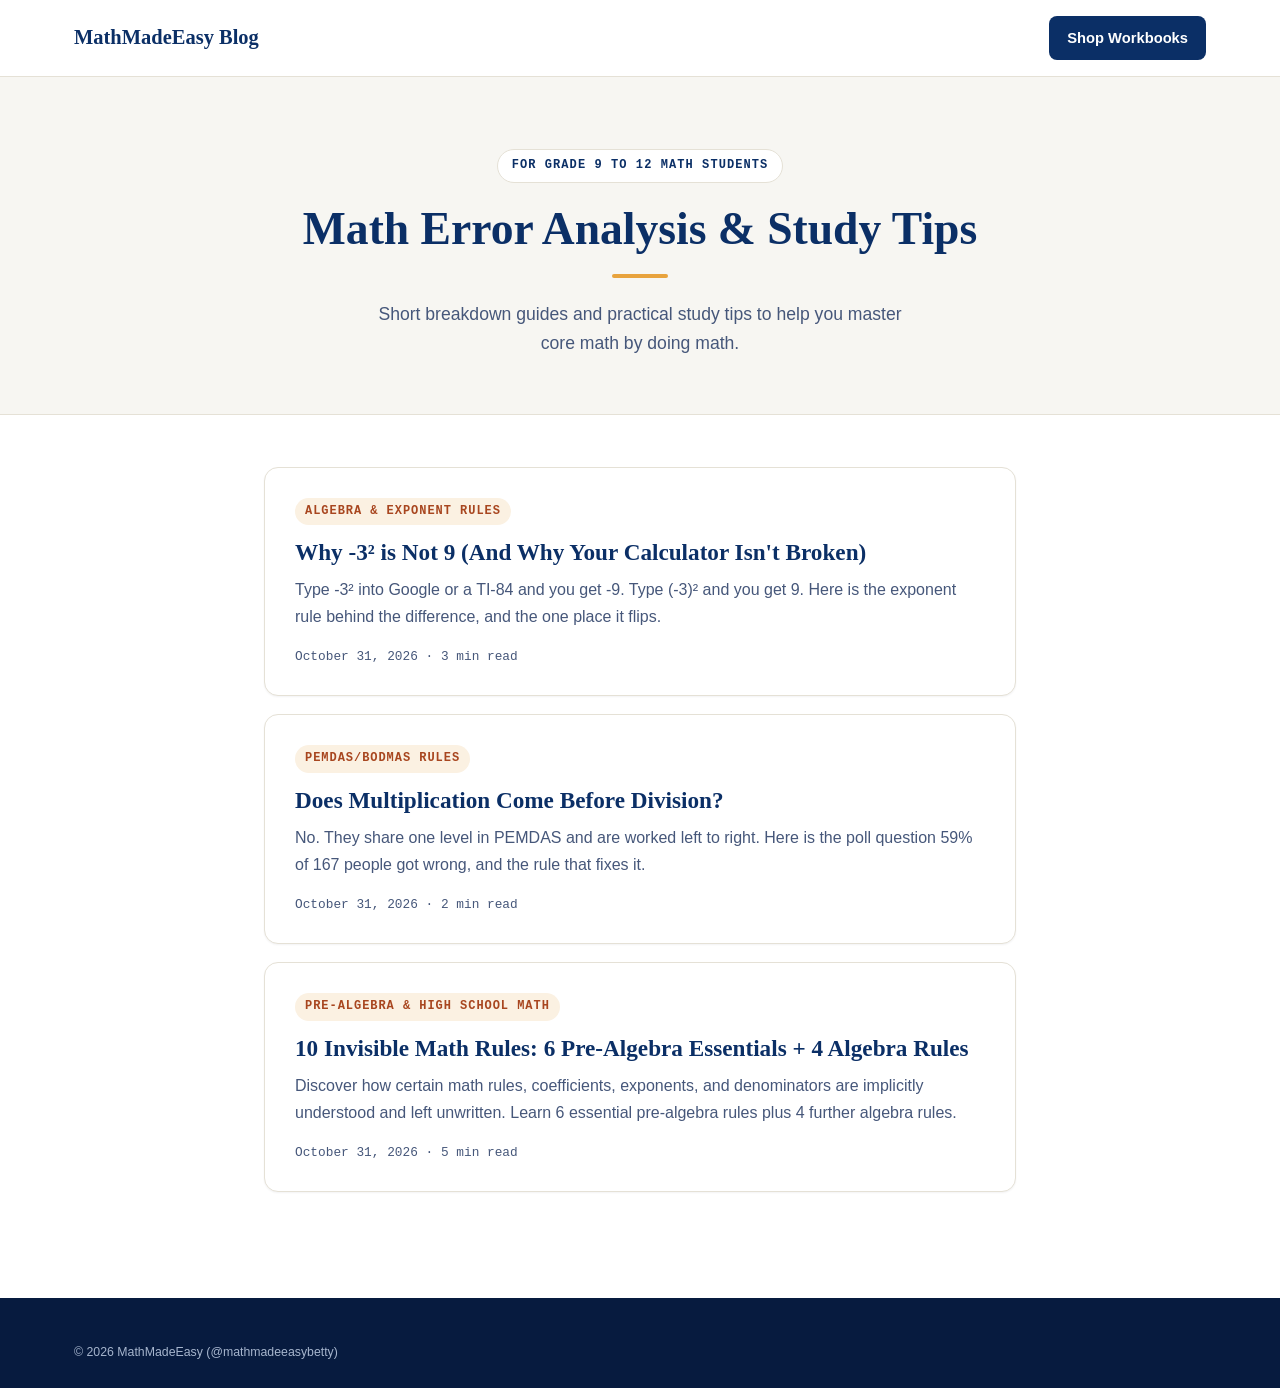
==== blog/index.html @ 815a3089 "Update index.html commented out blog index page from going back to main Amharic page." ====
<!DOCTYPE html>
<html lang="en">
<head>
<meta charset="UTF-8">
<meta name="viewport" content="width=device-width, initial-scale=1.0">
<title>Math Blog & Error Analysis Guides | MathMadeEasy</title>
<meta name="description" content="Practical math insights, error breakdowns, and step-by-step printable guides to help you master math concepts, by doing Math.">
<meta property="og:title" content="Math Blog & Error Analysis Guides | MathMadeEasy">
<meta property="og:description" content="Practical math insights, error breakdowns, and step-by-step printable guides to help you master math concepts effortlessly.">
<meta property="og:type" content="website">
<meta property="og:url" content="https://mathmadeeasybetty.com/blog/">
<meta property="og:image" content="https://mathmadeeasybetty.com/og_image.png">
<meta property="og:site_name" content="MathMadeEasy">
<link rel="canonical" href="https://mathmadeeasybetty.com/blog/">
<meta name="twitter:card" content="summary_large_image">
<meta name="twitter:title" content="Math Blog & Error Analysis Guides | MathMadeEasy">
<meta name="twitter:description" content="Practical math insights, error breakdowns, and step-by-step printable guides to help you master math concepts effortlessly.">
<meta name="twitter:image" content="https://mathmadeeasybetty.com/og_image.png">

<link rel="stylesheet" href="style.css">

<script type="application/ld+json">
{
  "@context": "https://schema.org",
  "@type": "Blog",
  "@id": "https://mathmadeeasybetty.com/blog/#blog",
  "name": "MathMadeEasy Blog",
  "description": "Short math breakdown guides and practical study tips for Grade 9 to 12 students. Error analysis, order of operations, and the notation traps that cost marks.",
  "url": "https://mathmadeeasybetty.com/blog/",
  "inLanguage": "en",
  "publisher": {
    "@type": "Organization",
    "name": "MathMadeEasy",
    "url": "https://mathmadeeasybetty.com/",
    "logo": {
      "@type": "ImageObject",
      "url": "https://mathmadeeasybetty.com/og_image.png"
    }
  }
}
</script>
</head>
<body>

<header class="site-nav">
  <div class="nav-inner">
    <a href="index.html" class="logo">MathMadeEasy Blog</a>
    <nav class="links">
      <a href="https://resources.mathmadeeasybetty.com" target="_blank" rel="noopener" class="nav-cta">Shop Workbooks</a>
    </nav>
  </div>
</header>

<section class="blog-hero">
  <div class="wrap">
    <span class="eyebrow">For Grade 9 to 12 Math Students</span>
    <h1>Math Error Analysis &amp; Study Tips</h1>
    <div class="accent-rule"></div>
    <p>Short breakdown guides and practical study tips to help you master core math by doing math.</p>
  </div>
</section>

<main class="posts-section">

  <a href="calculator-negative-square-trap.html" class="post-card">
    <span class="post-tag">Algebra &amp; Exponent Rules</span>
    <h2>Why -3&sup2; is Not 9 (And Why Your Calculator Isn't Broken)</h2>
    <p>Type -3&sup2; into Google or a TI-84 and you get -9. Type (-3)&sup2; and you get 9. Here is the exponent rule behind the difference, and the one place it flips.</p>
    <div class="post-meta">October 31, 2026 &middot; 3 min read</div>
  </a>

  <a href="pemdas-trap.html" class="post-card">
    <span class="post-tag">PEMDAS/BODMAS Rules</span>
    <h2>Does Multiplication Come Before Division?</h2>
    <p>No. They share one level in PEMDAS and are worked left to right. Here is the poll question 59% of 167 people got wrong, and the rule that fixes it.</p>
    <div class="post-meta">October 31, 2026 &middot; 2 min read</div>
  </a>
  
<!-- BLOG #3 INVISIBLE MATH RULES -->
<a href="invisible-math-rules.html" class="post-card">
    <span class="post-tag">Pre-Algebra &amp; High School Math</span>
    <h2>10 Invisible Math Rules: 6 Pre-Algebra Essentials + 4 Algebra Rules</h2>
<p>Discover how certain math rules, coefficients, exponents, and denominators are implicitly understood and left unwritten. Learn 6 essential pre-algebra rules plus 4 further algebra rules.</p>    <div class="post-meta">October 31, 2026 &middot; 5 min read</div>
  </a>

</main>

<footer>
  <div class="wrap">
    <div class="footer-bottom">
      <span>&copy; <span id="year"></span> MathMadeEasy (@mathmadeeasybetty)</span>
      <!-- <span><a href="https://mathmadeeasybetty.com/">&larr; Back to Main Site</a></span> -->
    </div>
  </div>
</footer>

<script>
  document.getElementById('year').textContent = new Date().getFullYear();
</script>
</body>
</html>
---- blog/style.css ----
/* ==========================================================================
   MathMadeEasy Blog — shared stylesheet
   Used by: index.html (hub) and every post file.

   DESIGN PRINCIPLE: one dark block per page, and it is the thing you want
   clicked. Saturated colour lives only in small meaningful marks (the trap
   card badges and bars, the gold accents). Large surfaces stay white, paper
   or navy. Separation comes from 1px borders, not shadows.

   One shared file so the browser caches it once across every post, and a
   colour or spacing change only has to happen in one place.
   ========================================================================== */

:root{
  /* ---- text ---- */
  --ink:        #16233f;   /* body copy */
  --ink-soft:   #46577a;   /* secondary text, meta, captions */
  --navy:       #0b2f66;   /* headings, primary brand */
  --navy-deep:  #071b3f;   /* footer, hover states */

  /* ---- surfaces ---- */
  --white:      #ffffff;
  --paper:      #f7f6f2;
  --line:       #e5e1d6;   /* hairline border, the main separator */
  --line-soft:  #efece4;

  /* ---- accent ---- */
  --gold:       #e8a33d;   /* CTA fill, accent rules. Used sparingly. */
  --gold-hover: #cf8620;
  --gold-ink:   #a8461f;   /* gold family used as TEXT, darkened for contrast */
  --tag-bg:     #fbf1e2;

  /* ---- semantic: wrong / right ----
     Soft tints, not saturated panels. The meaning is carried by three
     signals at once (bar colour, ✕/✓ badge, label word) so it survives
     greyscale printing and red/green colour blindness. */
  --wrong-bg:   #fdf4f3;
  --wrong-edge: #f0d3cf;
  --wrong-bar:  #c0392f;
  --wrong-ink:  #963029;
  --right-bg:   #f1f8f4;
  --right-edge: #cee4d8;
  --right-bar:  #2f7d54;
  --right-ink:  #1d6242;

  --font-display: Georgia, "Times New Roman", ui-serif, serif;
  --font-body: -apple-system, BlinkMacSystemFont, "Segoe UI", Roboto, Helvetica, Arial, sans-serif;
  --font-mono: ui-monospace, "SF Mono", "Cascadia Code", "Courier New", monospace;

  --max: 1180px;
  --read: 680px;       /* article body. 680 keeps the line near 70 characters,
                          which is the comfortable range for long reading. */
  --read-wide: 800px;  /* blog hub listing width */

  /* neutral, barely-there elevation */
  --shadow-sm: 0 1px 2px rgba(16,24,40,0.05);
  --shadow:    0 1px 3px rgba(16,24,40,0.06), 0 6px 16px rgba(16,24,40,0.05);
  --shadow-lg: 0 2px 6px rgba(16,24,40,0.07), 0 14px 30px rgba(16,24,40,0.07);
}

/* ---------- base ---------- */
*,*::before,*::after{ box-sizing:border-box; }
html{ scroll-behavior:smooth; }
body{
  margin:0; font-family:var(--font-body); color:var(--ink);
  background:var(--white); line-height:1.65; -webkit-font-smoothing:antialiased;
}
/* height:auto is NOT optional here. Images carry width/height attributes so
   the browser can reserve their space before the file arrives (good for CLS
   and for LCP priority). But max-width:100% then shrinks the WIDTH while the
   height attribute still applies literally, so a 1400x1400 image renders
   340 wide and 1400 tall. height:auto restores the aspect ratio while keeping
   the reserved space. Never write one without the other. */
img{ max-width:100%; height:auto; display:block; }
a{ color:inherit; text-decoration:none; }
sup{ font-size:0.62em; line-height:0; }
.wrap{ max-width:var(--max); margin:0 auto; padding:0 24px; }
h1,h2,h3,h4{ font-family:var(--font-display); margin:0; color:var(--ink); }
::selection{ background:rgba(232,163,61,0.3); }
@media (prefers-reduced-motion: reduce){ *{ transition:none !important; scroll-behavior:auto !important; } }

/* Keyboard focus. Students on Chromebooks and school lab machines tab
   through pages; without this there is no visible focus ring on the CTAs. */
a:focus-visible, button:focus-visible, summary:focus-visible{
  outline:3px solid var(--gold); outline-offset:3px; border-radius:4px;
}

:target{ scroll-margin-top:90px; }

.eyebrow{
  display:inline-flex; align-items:center; gap:8px;
  font-family:var(--font-mono); font-size:0.75rem; letter-spacing:0.09em;
  text-transform:uppercase; color:var(--navy); font-weight:700;
  background:var(--paper); border:1px solid var(--line);
  padding:6px 14px; border-radius:999px;
}
.eyebrow.on-dark{ background:rgba(255,255,255,0.1); border-color:rgba(255,255,255,0.24); color:var(--gold); }

.btn{
  display:inline-flex; align-items:center; gap:8px;
  padding:14px 26px; border-radius:8px; font-weight:700; font-size:0.95rem;
  text-decoration:none; border:1px solid transparent; cursor:pointer;
  transition:background .15s ease, transform .1s ease, box-shadow .15s ease;
}
.btn:active{ transform:translateY(1px); }
.btn-gold{ background:var(--gold); color:#3a2405; }
.btn-gold:hover{ background:var(--gold-hover); color:#2b1a03; }
.btn-navy{ background:var(--navy); color:#fff; }
.btn-navy:hover{ background:var(--navy-deep); }

/* ---------- nav ---------- */
header.site-nav{ position:sticky; top:0; z-index:50; background:rgba(255,255,255,0.94); backdrop-filter:saturate(180%) blur(8px); border-bottom:1px solid var(--line); }
.nav-inner{
  display:flex; align-items:center; justify-content:space-between; flex-wrap:wrap;
  gap:10px 20px; padding:16px 24px; max-width:var(--max); margin:0 auto;
}
.logo{ font-family:var(--font-display); font-weight:700; font-size:1.28rem; color:var(--navy); text-decoration:none; }
nav.links{ display:flex; align-items:center; gap:22px; flex-wrap:wrap; }
nav.links a{ font-size:0.92rem; text-decoration:none; color:var(--ink-soft); font-weight:600;
  display:inline-flex; align-items:center; min-height:44px; }
nav.links a:hover{ color:var(--navy); }
.nav-cta{ background:var(--navy); color:var(--white) !important; padding:10px 18px; border-radius:8px; font-weight:700; font-size:0.86rem; }
.nav-cta:hover{ background:var(--navy-deep); }

/* ---------- blog hub cover ---------- */
.blog-hero{ background:var(--paper); padding:72px 0 56px; border-bottom:1px solid var(--line); text-align:center; }
.blog-hero .eyebrow{ margin-bottom:20px; background:var(--white); }
.blog-hero h1{ font-size:clamp(2.1rem,4.6vw,2.85rem); line-height:1.15; margin:0 0 18px; text-wrap:balance; color:var(--navy); }
.blog-hero .accent-rule{ width:56px; height:4px; background:var(--gold); border-radius:2px; margin:0 auto 22px; }
.blog-hero p{ font-size:1.1rem; color:var(--ink-soft); max-width:560px; margin:0 auto; }

/* ---------- blog hub post cards ---------- */
.posts-section{ max-width:var(--read-wide); margin:0 auto; padding:52px 24px 68px; }
.post-card{
  position:relative; overflow:hidden;
  display:block; background:var(--white); border:1px solid var(--line);
  border-radius:14px; padding:28px 30px; margin-bottom:18px;
  box-shadow:var(--shadow-sm);
  transition:transform .15s ease, box-shadow .15s ease, border-color .15s ease;
}
.post-card::before{
  content:""; position:absolute; left:0; top:0; bottom:0; width:4px;
  background:var(--gold); transform:scaleY(0); transform-origin:top;
  transition:transform .18s ease;
}
.post-card:hover::before, .post-card:focus-visible::before{ transform:scaleY(1); }
.post-card:hover{ transform:translateY(-2px); box-shadow:var(--shadow); border-color:#dcd6c6; }
.post-tag{
  display:inline-block; font-family:var(--font-mono); font-size:0.75rem;
  color:var(--gold-ink); text-transform:uppercase; letter-spacing:0.08em;
  margin-bottom:12px; font-weight:700; background:var(--tag-bg);
  padding:4px 10px; border-radius:999px;
}
.post-card h2{ font-family:var(--font-display); font-size:1.45rem; line-height:1.3; color:var(--navy); margin:0 0 10px; text-wrap:balance; }
.post-card p{ color:var(--ink-soft); font-size:1rem; margin:0 0 16px; }
.post-meta{ font-family:var(--font-mono); font-size:0.8rem; color:var(--ink-soft); }

/* ---------- single post: hero ---------- */
.post-hero{ background:var(--paper); padding:46px 0 36px; border-bottom:1px solid var(--line); }
.post-hero .inner{ max-width:var(--read); margin:0 auto; padding:0 24px; }
.post-hero .eyebrow{ background:var(--white); }
.post-hero h1{ font-size:clamp(1.85rem,4.2vw,2.6rem); line-height:1.2; margin:16px 0 14px; text-wrap:balance; color:var(--navy); }
.post-desc{ font-size:1.06rem; color:var(--ink-soft); margin-bottom:16px; }

/* ---------- single post: hero image ---------- */
.post-image{ max-width:var(--read); margin:34px auto; padding:0 24px; }
.post-image .frame{ border-radius:12px; overflow:hidden; border:1px solid var(--line); box-shadow:var(--shadow-sm); }
.post-image figcaption{ font-family:var(--font-mono); font-size:0.74rem; color:var(--ink-soft); margin-top:10px; text-align:center; }

/* ---------- single post: body copy ---------- */
.post-body{ max-width:var(--read); margin:0 auto; padding:8px 24px 10px; }
.post-body p{ font-size:1.07rem; line-height:1.75; margin:0 0 22px; color:var(--ink); }
.post-body strong{ color:var(--navy); }

.post-body h2{
  position:relative; font-size:1.45rem; margin:48px 0 16px; padding-top:16px;
  text-wrap:balance; color:var(--navy);
}
.post-body h2::before{
  content:""; position:absolute; top:0; left:0;
  width:36px; height:3px; background:var(--gold); border-radius:2px;
}

/* inline code, for calculator keystrokes and spreadsheet formulas. Deliberately
   NOT MathJax: a spreadsheet formula is literal text a student types, not
   mathematical notation, and it should look like it. */
.post-body code{
  font-family:var(--font-mono); font-size:0.92em;
  background:var(--paper); border:1px solid var(--line);
  border-radius:5px; padding:2px 6px; color:var(--navy);
  white-space:nowrap;
}

.post-body ul,
.post-body ol{ font-size:1.07rem; line-height:1.75; color:var(--ink); margin:0 0 22px; padding-left:24px; }
.post-body li{ margin-bottom:10px; }
.post-body li:last-child{ margin-bottom:0; }
.post-body ol li::marker{ color:var(--navy); font-weight:700; }
.post-body ul li::marker{ color:var(--gold-ink); }

/* featured equation. overflow-x matters: a long expression would otherwise
   force the whole page wider than a 360px phone screen. */
.post-body .math-display{
  text-align:center; font-size:1.2rem; color:var(--navy);
  background:var(--paper); border:1px solid var(--line);
  border-left:3px solid var(--gold); border-radius:10px;
  padding:22px 18px; margin:28px 0 26px;
  overflow-x:auto; overflow-y:hidden;
}

/* ---------- trap card ----------
   Light card, tinted panels. See the note at the top of this file for why
   this is not the navy version any more. */
.trap-card{
  background:var(--white); border:1px solid var(--line);
  border-radius:16px; padding:26px 24px 24px; margin:38px 0;
  box-shadow:var(--shadow-sm);
}
.trap-card .eyebrow{ margin-bottom:14px; }
.trap-card h3{ color:var(--navy); font-size:1.16rem; margin-bottom:20px; line-height:1.4; }
.trap-row{ display:flex; gap:14px; flex-wrap:wrap; }
.trap-col{
  flex:1; min-width:220px; border-radius:10px; padding:16px 18px 14px;
  border:1px solid transparent; border-left-width:4px;
  overflow-x:auto;
}
.trap-wrong{
  background:var(--wrong-bg);
  border-color:var(--wrong-edge) var(--wrong-edge) var(--wrong-edge) var(--wrong-bar);
}
.trap-right{
  background:var(--right-bg);
  border-color:var(--right-edge) var(--right-edge) var(--right-edge) var(--right-bar);
}
/* deliberately display:block, not flex. Some trap labels contain inline math
   (e.g. "$-3^2$ (without parentheses)"), and flex would turn the MathJax
   container and the text after it into separate flex items, collapsing the
   space between them. */
.trap-label{
  display:block;
  font-family:var(--font-mono); font-size:0.75rem; letter-spacing:0.08em;
  text-transform:uppercase; margin-bottom:12px; font-weight:700; line-height:1.6;
}
/* the ✕ / ✓ badge carries the meaning, because text-decoration:line-through
   does NOT render over MathJax SVG output. */
.trap-label::before{
  display:inline-flex; align-items:center; justify-content:center;
  width:18px; height:18px; border-radius:50%; color:#fff;
  font-size:0.68rem; font-weight:700; margin-right:8px; vertical-align:-4px;
}
.trap-wrong .trap-label{ color:var(--wrong-ink); }
.trap-right .trap-label{ color:var(--right-ink); }
.trap-wrong .trap-label::before{ content:"\2715"; background:var(--wrong-bar); }
.trap-right .trap-label::before{ content:"\2713"; background:var(--right-bar); }
.trap-col p{ font-size:1rem; margin:0; line-height:1.9; color:var(--ink); }

/* ---------- your turn ----------
   The one place in a post where the reader does math instead of reading it.
   Built on native <details>, deliberately not JavaScript: it works with JS
   disabled and on a dead connection, and MathJax typesets the answer even
   while the block is collapsed. One per post, after the trap card. */
.your-turn{
  background:var(--paper); border:1px solid var(--line);
  border-left:4px solid var(--navy);
  border-radius:12px; padding:22px 22px 18px; margin:32px 0;
}
.your-turn .eyebrow{ background:var(--white); margin-bottom:14px; }
.your-turn .prompt{
  text-align:center; font-size:1.25rem; color:var(--navy);
  background:var(--white); border:1px solid var(--line); border-radius:10px;
  padding:20px 16px; margin:0 0 4px; overflow-x:auto; overflow-y:hidden;
}
.your-turn details{ border-top:1px solid var(--line); margin-top:16px; padding-top:14px; }
/* min-height keeps the reveal a comfortable tap target on a phone */
.your-turn summary{
  cursor:pointer; font-weight:700; font-size:0.95rem; color:var(--navy);
  list-style:none; display:flex; align-items:center; gap:9px;
  min-height:44px; margin:-6px 0;
}
.your-turn summary::-webkit-details-marker{ display:none; }
.your-turn summary::before{
  content:"+"; display:inline-flex; align-items:center; justify-content:center;
  width:21px; height:21px; flex:0 0 auto; border-radius:50%;
  background:var(--navy); color:#fff; font-size:0.95rem; line-height:1;
}
.your-turn details[open] summary::before{ content:"\2212"; }
.your-turn details[open] summary{ margin-bottom:14px; }
.your-turn .answer p{ font-size:1.02rem; line-height:1.8; margin:0 0 12px; }
.your-turn .answer p:last-child{ margin:0; }

/* ---------- author box links ---------- */
.author-links{ margin:14px 0 0; font-size:0.9rem; }
.author-links a{ color:var(--navy); font-weight:700; text-decoration:underline; }
.author-note{ display:block; margin-top:6px; color:var(--ink-soft); font-size:0.85rem; }

/* ---------- mini CTA ---------- */
.mini-cta{
  display:flex; align-items:center; justify-content:space-between; gap:16px; flex-wrap:wrap;
  background:var(--paper); border:1px solid var(--line); border-left:3px solid var(--gold);
  border-radius:12px; padding:18px 22px; margin:30px 0;
}
.mini-cta p{ margin:0; font-size:0.95rem; color:var(--ink); font-weight:700; }
.mini-cta .btn{ flex-shrink:0; padding:11px 20px; font-size:0.86rem; }

/* ---------- related posts ---------- */
.related-posts{ max-width:var(--read); margin:52px auto 0; padding:0 24px; }
.related-posts h2{ font-size:1.15rem; margin:0 0 16px; color:var(--navy); }
.related-grid{ display:grid; grid-template-columns:repeat(auto-fit,minmax(240px,1fr)); gap:14px; }
.related-grid a{
  display:block; background:var(--white); border:1px solid var(--line); border-radius:12px; padding:18px 20px;
  text-decoration:none; box-shadow:var(--shadow-sm); transition:transform .15s ease, box-shadow .15s ease, border-color .15s ease;
}
.related-grid a:hover{ transform:translateY(-2px); box-shadow:var(--shadow); border-color:#dcd6c6; }
.related-grid .post-tag{ margin-bottom:8px; }
.related-grid h3{ font-family:var(--font-display); font-size:1.02rem; line-height:1.35; color:var(--navy); margin:0; }

/* ---------- email capture (OFF by default, see post-template.html) ---------- */
.email-capture{
  max-width:var(--read); margin:36px auto; padding:26px 28px;
  background:var(--navy); border-radius:14px; text-align:center;
}
.email-capture .eyebrow.on-dark{ margin-bottom:12px; }
.email-capture h3{ color:var(--white); font-size:1.18rem; margin-bottom:10px; }
.email-capture p{ color:#c9d3e4; font-size:0.94rem; margin:0 0 18px; }

/* ---------- author box ---------- */
.author-box{ max-width:var(--read); margin:44px auto; padding:24px 26px; background:var(--paper); border-radius:14px; border:1px solid var(--line); }
.author-box h4{ margin:0; font-size:1.02rem; color:var(--navy); }
.author-box .author-bio{ margin-top:8px; font-size:0.92rem; color:var(--ink-soft); }

/* ---------- end-of-post CTA ----------
   The only dark block in an article. Flat navy, not a gradient: with every
   other surface now light, it does not need the extra help. */
.post-cta-wrap{ max-width:var(--read); margin:44px auto 64px; padding:0 24px; }
.post-cta{
  background:var(--navy);
  border-radius:14px; padding:28px; display:flex;
  align-items:center; justify-content:space-between; gap:20px; flex-wrap:wrap;
}
.post-cta-text{ flex:1; min-width:200px; }
.post-cta-text .eyebrow.on-dark{ margin-bottom:10px; }
.post-cta-text p{ color:#dfe6ee; font-size:0.96rem; margin:0; }

/* ---------- footer ---------- */
footer{ background:var(--navy-deep); color:#a6b5cd; padding:44px 0 26px; margin-top:20px; }
.footer-bottom{ font-size:0.77rem; display:flex; justify-content:space-between; flex-wrap:wrap; gap:10px; }
.footer-bottom a{ color:#c9d3e4; }

/* ---------- print ----------
   Now almost nothing to undo, because the article is already light. That is
   a side benefit of the v5 inversion: what a student prints matches what
   they saw on screen. */
@media print{
  header.site-nav, .mini-cta, .post-cta-wrap, .related-posts, footer{ display:none !important; }
  body{ background:#fff; color:#000; }
  .post-hero, .author-box{ background:#fff !important; }
  .post-hero h1, .post-body h2, .post-body strong, .trap-card h3{ color:#000; }
  .trap-card{ box-shadow:none; border:1px solid #000; }
  .trap-col{ border-color:#000; }
  .post-card, .post-image .frame, .trap-card{ box-shadow:none; }
  a[href^="http"]::after{ content:" (" attr(href) ")"; font-size:0.75em; word-break:break-all; }
}
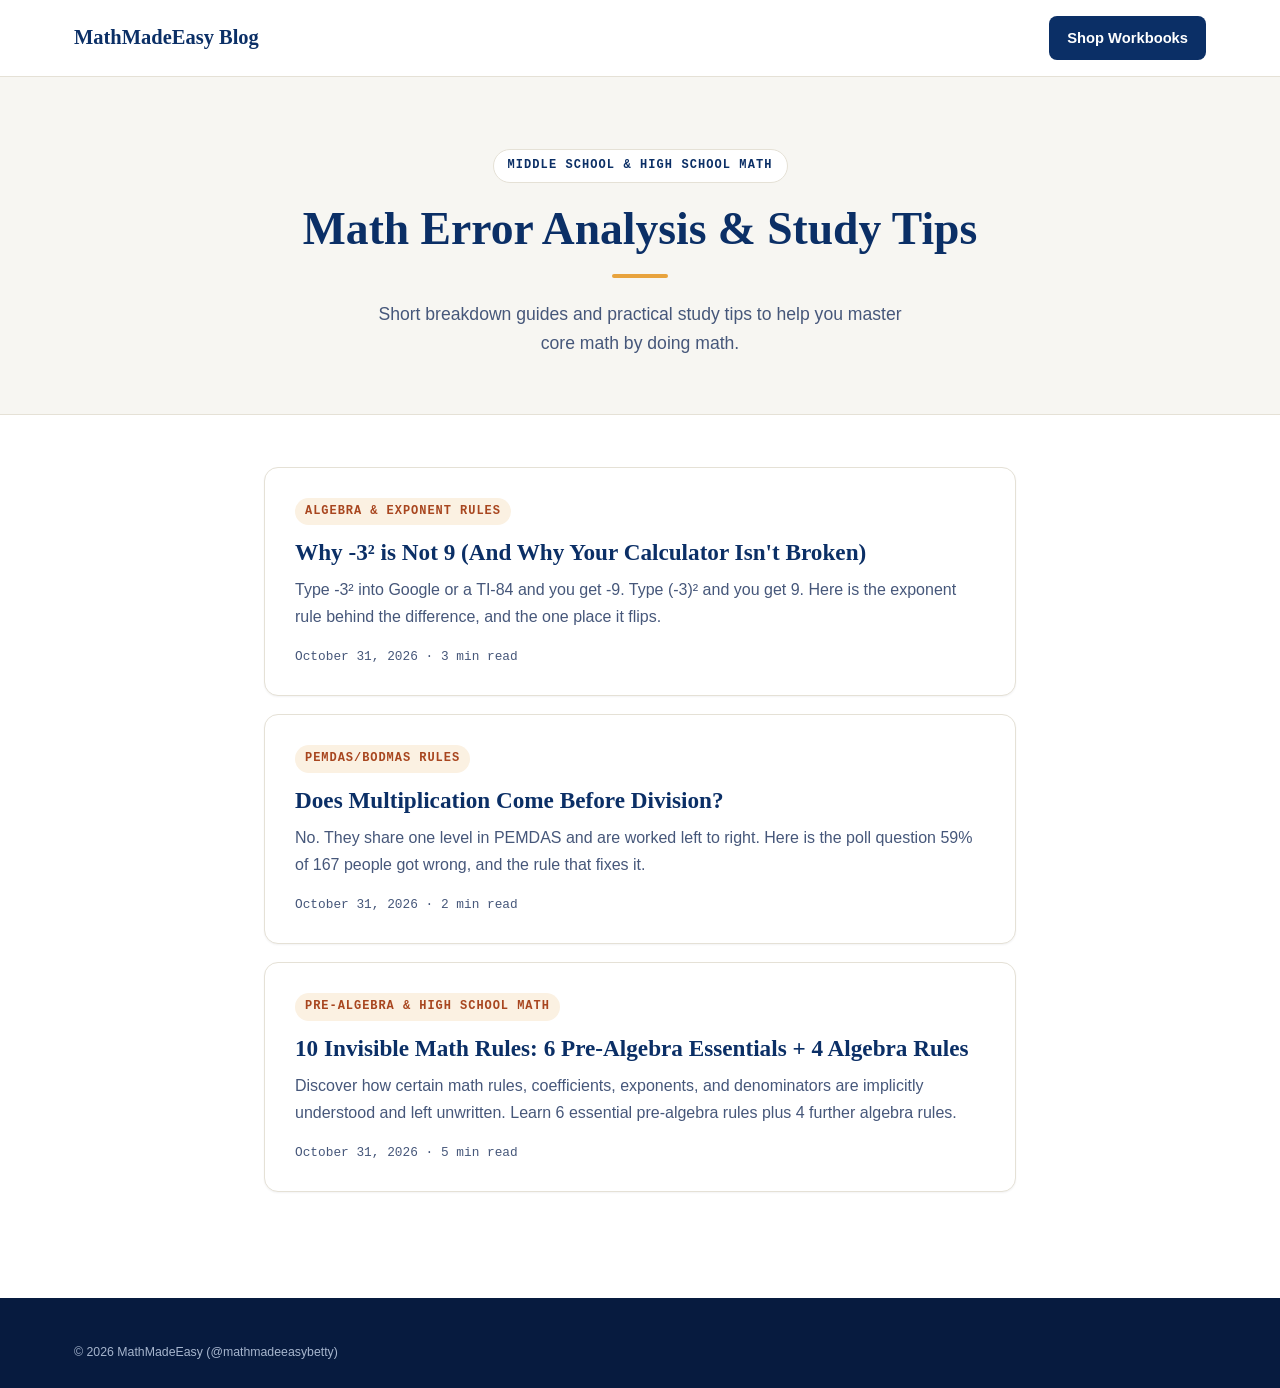
==== commit e9210a8d: "Update index.html header updated from grade 9-12 to "middle school & high school"" ====
--- a/blog/index.html
+++ b/blog/index.html
@@ -53,7 +53,7 @@
 
 <section class="blog-hero">
   <div class="wrap">
-    <span class="eyebrow">For Grade 9 to 12 Math Students</span>
+  <span class="eyebrow">Middle School &amp; High School Math</span>
     <h1>Math Error Analysis &amp; Study Tips</h1>
     <div class="accent-rule"></div>
     <p>Short breakdown guides and practical study tips to help you master core math by doing math.</p>
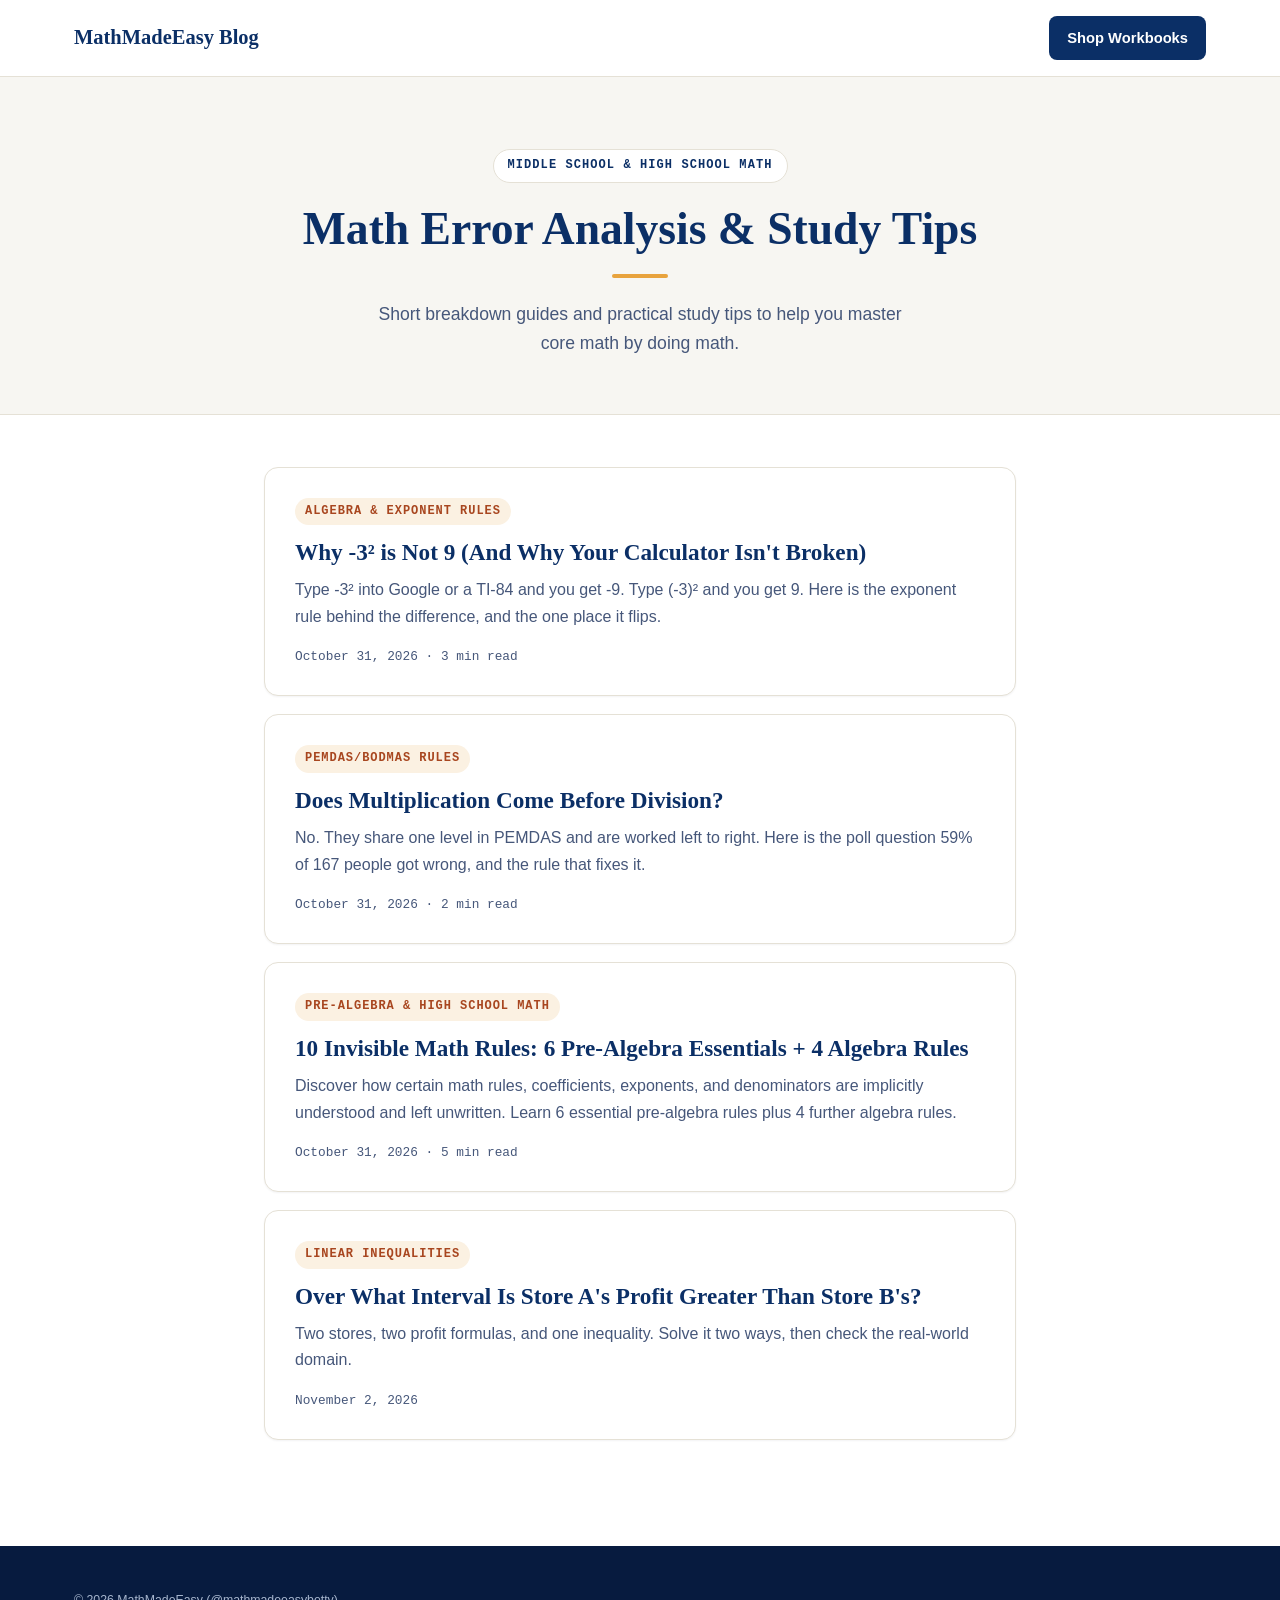
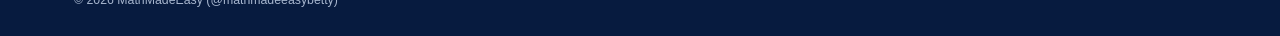
==== commit 4b632d4e: "Update index.html added blog 4: linear-inequalities-profit word problem" ====
--- a/blog/index.html
+++ b/blog/index.html
@@ -82,6 +82,13 @@
     <h2>10 Invisible Math Rules: 6 Pre-Algebra Essentials + 4 Algebra Rules</h2>
 <p>Discover how certain math rules, coefficients, exponents, and denominators are implicitly understood and left unwritten. Learn 6 essential pre-algebra rules plus 4 further algebra rules.</p>    <div class="post-meta">October 31, 2026 &middot; 5 min read</div>
   </a>
+  <!-- BLOG #4 Linear Inequalities -->
+<a href="linear-inequalities-profit-trap.html" class="post-card">
+  <span class="post-tag">Linear Inequalities</span>
+  <h2>Over What Interval Is Store A's Profit Greater Than Store B's?</h2>
+  <p>Two stores, two profit formulas, and one inequality. Solve it two ways, then check the real-world domain.</p>
+  <div class="post-meta">November 2, 2026</div>
+</a>
 
 </main>
 
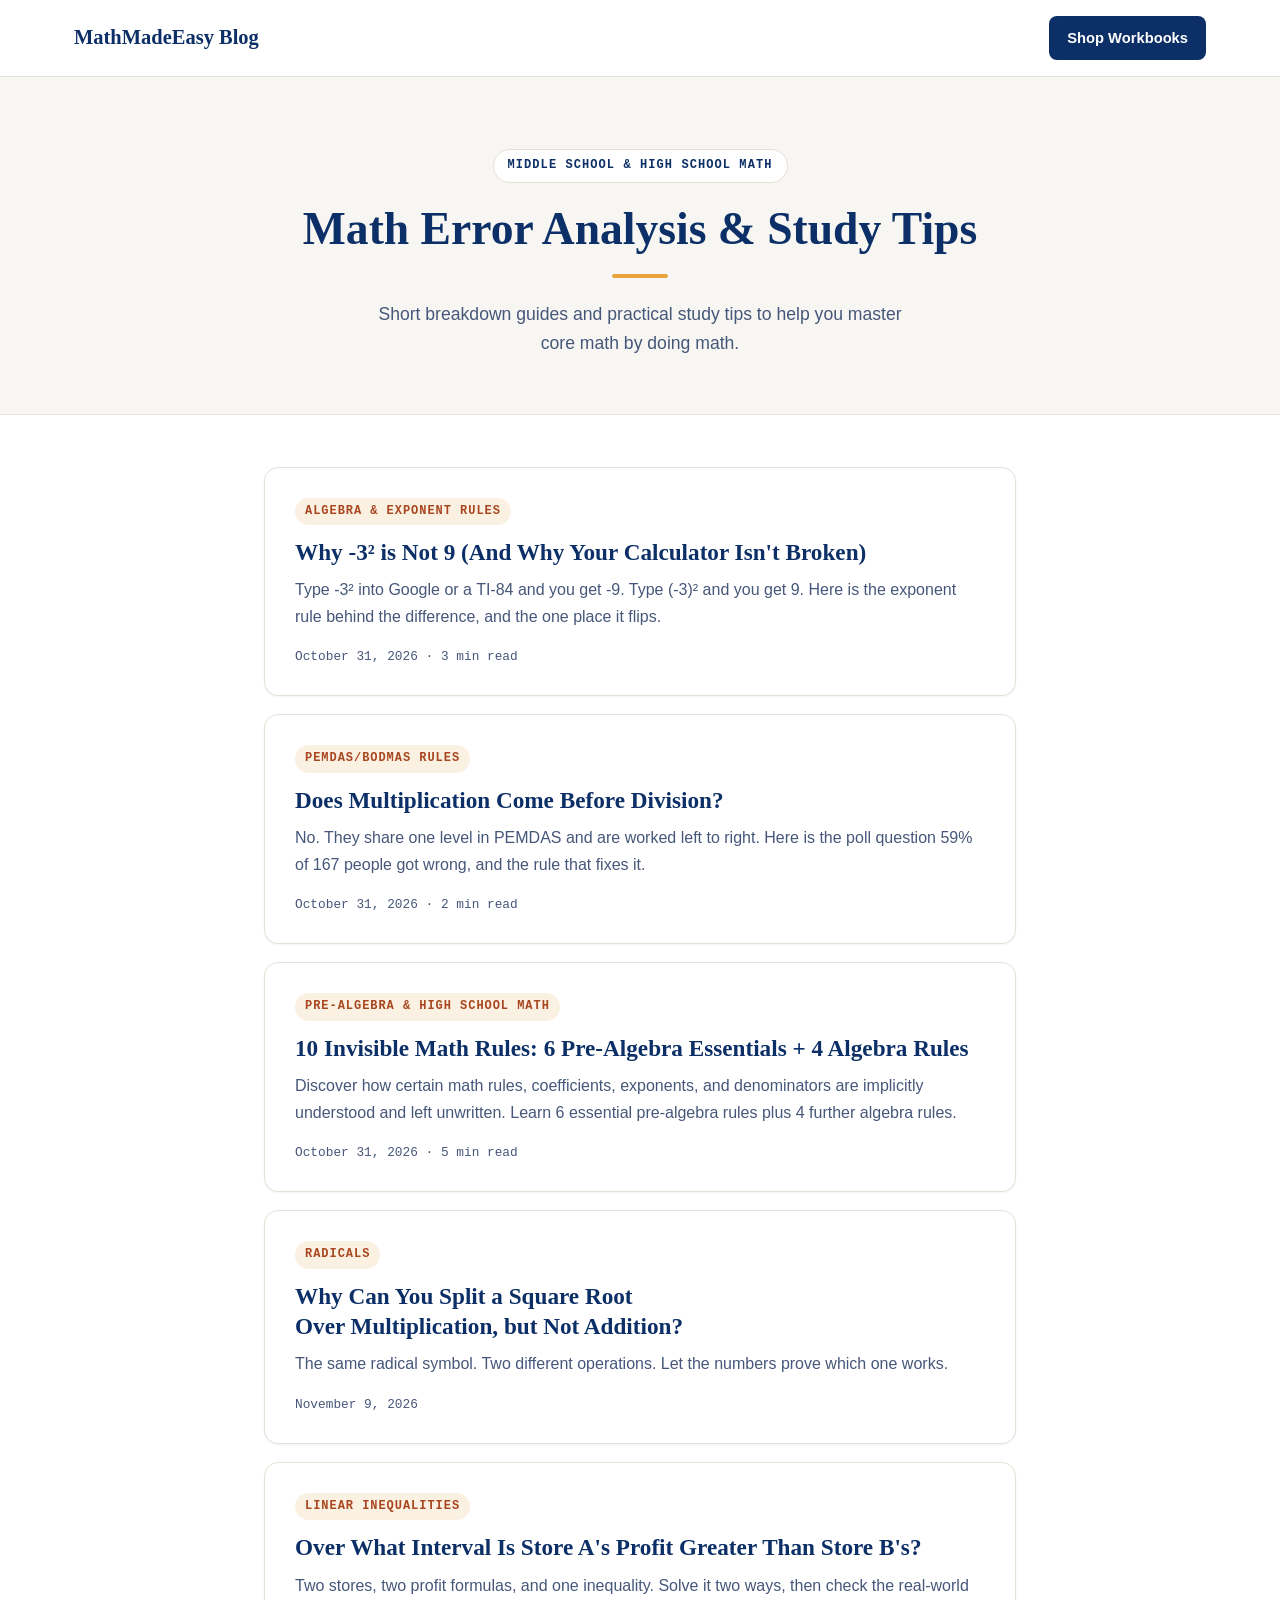
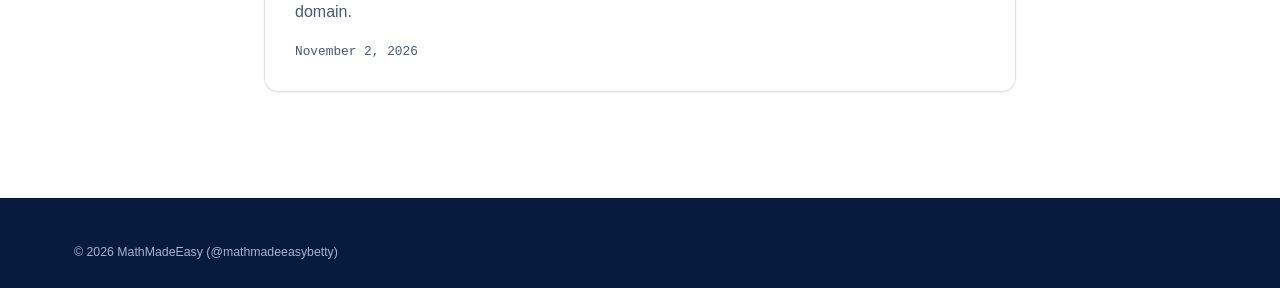
==== commit e2923660: "Update index.html added new blog on radicals" ====
--- a/blog/index.html
+++ b/blog/index.html
@@ -16,7 +16,7 @@
 <meta name="twitter:title" content="Math Blog & Error Analysis Guides | MathMadeEasy">
 <meta name="twitter:description" content="Practical math insights, error breakdowns, and step-by-step printable guides to help you master math concepts effortlessly.">
 <meta name="twitter:image" content="https://mathmadeeasybetty.com/og_image.png">
-
+<link rel="icon" href="/blog/favicon.ico">
 <link rel="stylesheet" href="style.css">
 
 <script type="application/ld+json">
@@ -82,7 +82,15 @@
     <h2>10 Invisible Math Rules: 6 Pre-Algebra Essentials + 4 Algebra Rules</h2>
 <p>Discover how certain math rules, coefficients, exponents, and denominators are implicitly understood and left unwritten. Learn 6 essential pre-algebra rules plus 4 further algebra rules.</p>    <div class="post-meta">October 31, 2026 &middot; 5 min read</div>
   </a>
-  <!-- BLOG #4 Linear Inequalities -->
+  <!-- BLOG #4 Radicals simplification -->
+<a href="radicals-addition-trap.html" class="post-card">
+  <span class="post-tag">Radicals</span>
+  <h2>Why Can You Split a Square Root Over Multiplication, but Not Addition?</h2>
+  <p>The same radical symbol. Two different operations. Let the numbers prove which one works.</p>
+  <div class="post-meta">November 9, 2026</div>
+</a>
+  
+  <!-- BLOG #5 Linear Inequalities -->
 <a href="linear-inequalities-profit-trap.html" class="post-card">
   <span class="post-tag">Linear Inequalities</span>
   <h2>Over What Interval Is Store A's Profit Greater Than Store B's?</h2>
@@ -90,13 +98,13 @@
   <div class="post-meta">November 2, 2026</div>
 </a>
 
+
 </main>
 
 <footer>
   <div class="wrap">
     <div class="footer-bottom">
       <span>&copy; <span id="year"></span> MathMadeEasy (@mathmadeeasybetty)</span>
-      <!-- <span><a href="https://mathmadeeasybetty.com/">&larr; Back to Main Site</a></span> -->
     </div>
   </div>
 </footer>
--- a/blog/style.css
+++ b/blog/style.css
@@ -246,7 +246,7 @@
 .trap-label::before{
   display:inline-flex; align-items:center; justify-content:center;
   width:18px; height:18px; border-radius:50%; color:#fff;
-  font-size:0.68rem; font-weight:700; margin-right:8px; vertical-align:-4px;
+  font-size:0.68rem; font-weight:700; margin-right:8px; vertical-align:middle;
 }
 .trap-wrong .trap-label{ color:var(--wrong-ink); }
 .trap-right .trap-label{ color:var(--right-ink); }
@@ -270,7 +270,15 @@
   background:var(--white); border:1px solid var(--line); border-radius:10px;
   padding:20px 16px; margin:0 0 4px; overflow-x:auto; overflow-y:hidden;
 }
-.your-turn details{ border-top:1px solid var(--line); margin-top:16px; padding-top:14px; }
+/* to move the horizontal divider line after the + button in the your turn card, also added margin-bottom24 */
+.your-turn details{
+  border-top:none;
+  border-bottom:1px solid var(--line);
+  margin-top:16px;
+margin-bottom:24px;
+  padding-top:14px;
+  padding-bottom:12px;
+}
 /* min-height keeps the reveal a comfortable tap target on a phone */
 .your-turn summary{
   cursor:pointer; font-weight:700; font-size:0.95rem; color:var(--navy);
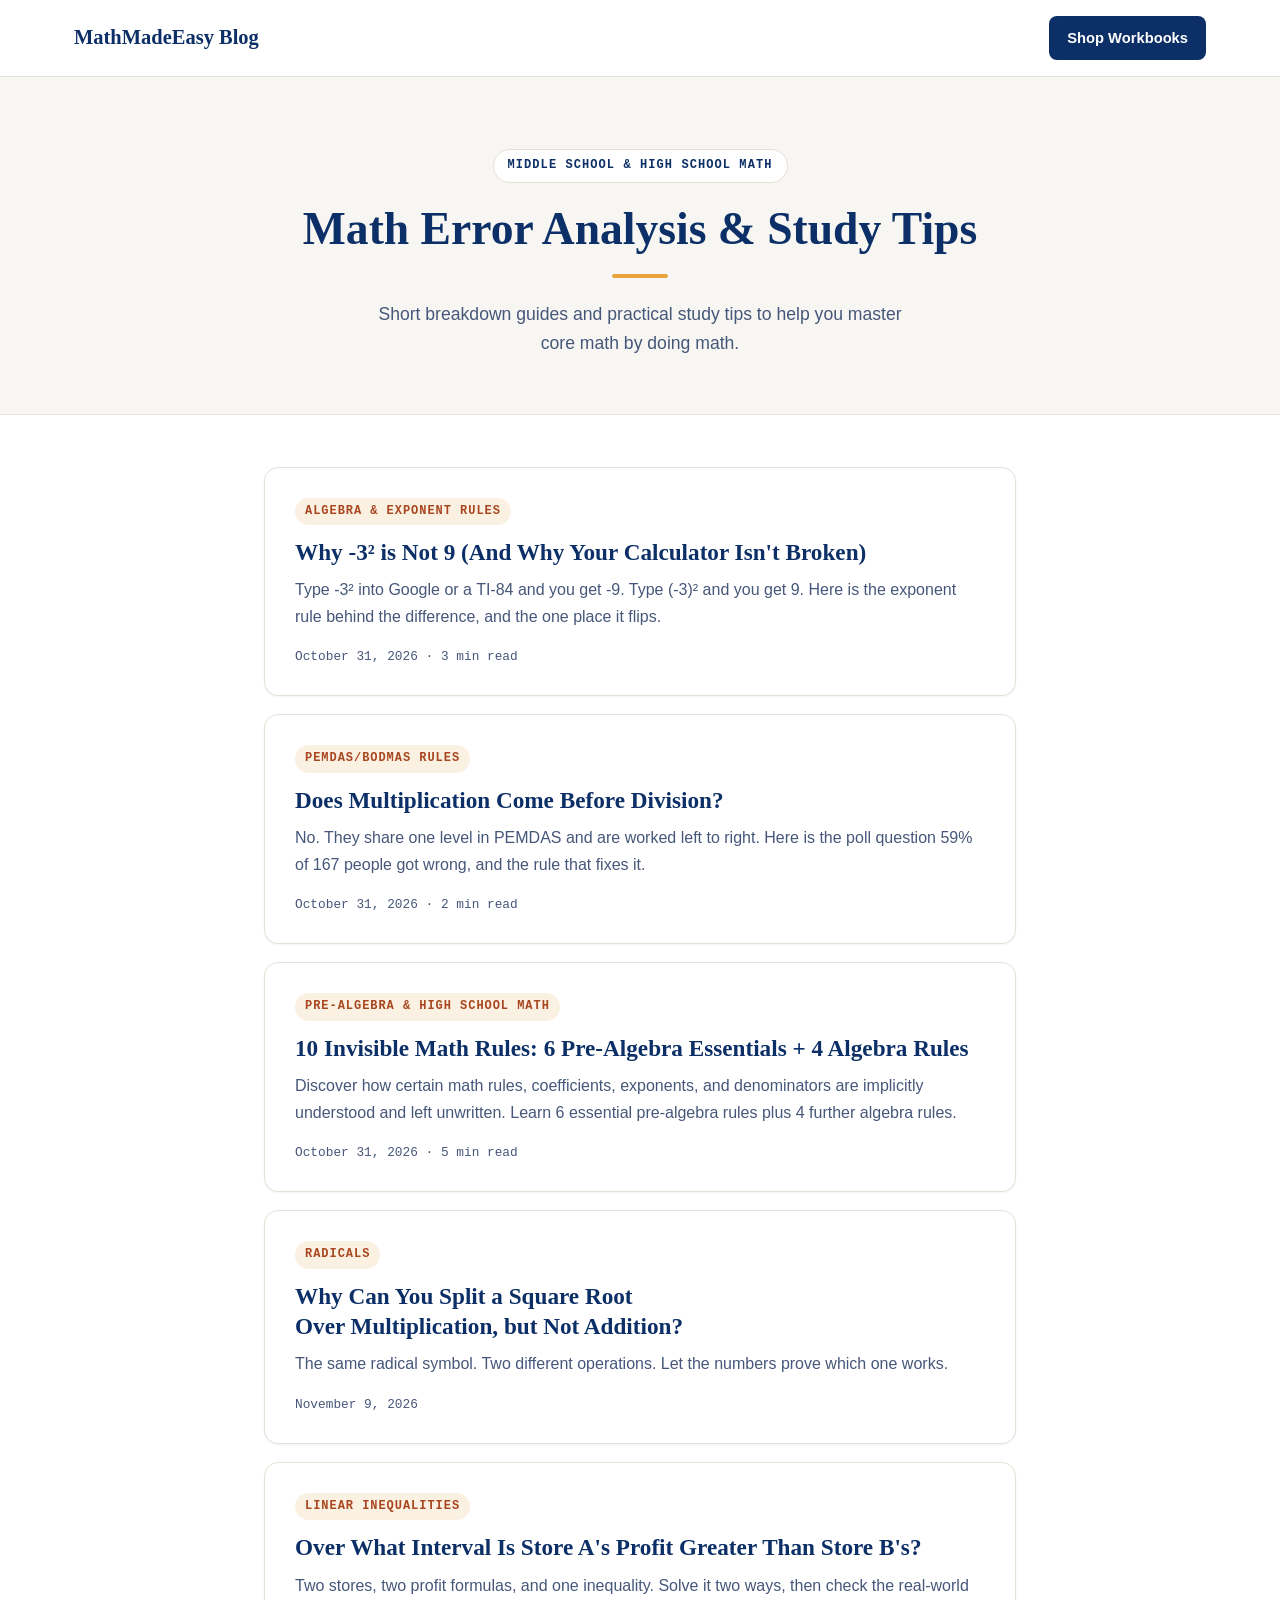
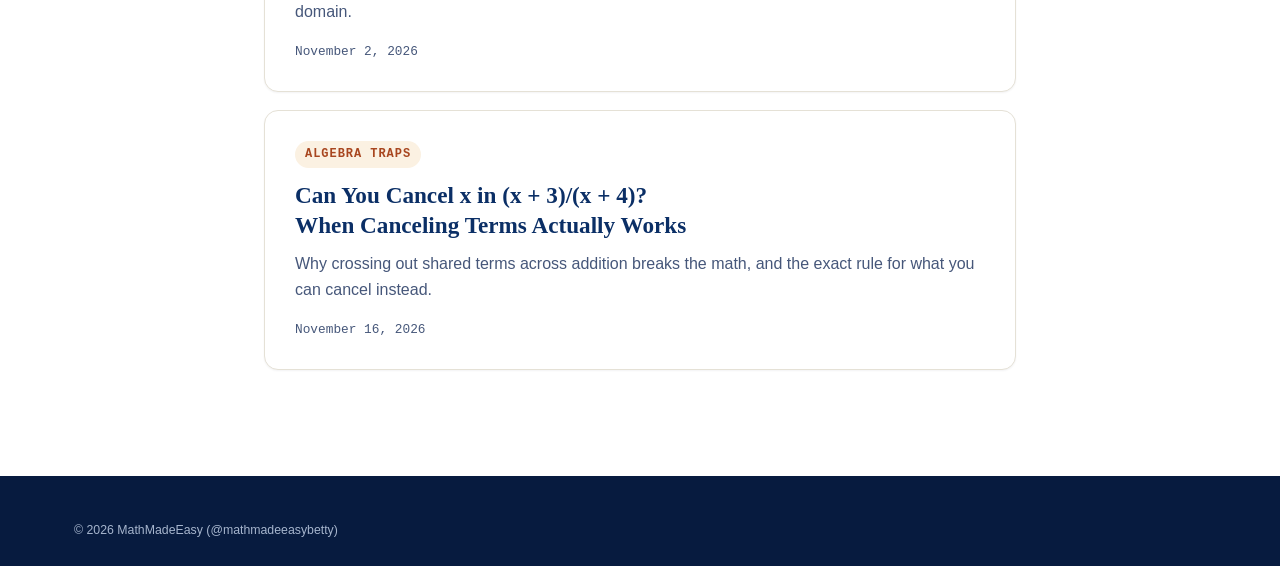
==== commit 0583aeac: "Update index.html new blog #6 added" ====
--- a/blog/index.html
+++ b/blog/index.html
@@ -97,6 +97,13 @@
   <p>Two stores, two profit formulas, and one inequality. Solve it two ways, then check the real-world domain.</p>
   <div class="post-meta">November 2, 2026</div>
 </a>
+  <!-- BLOG #6 Canceling Terms in a Fraction -->
+<a href="cancel-terms-in-a-fraction.html" class="post-card">
+  <span class="post-tag">Algebra Traps</span>
+  <h2>Can You Cancel x in (x + 3)/(x + 4)? When Canceling Terms Actually Works</h2>
+  <p>Why crossing out shared terms across addition breaks the math, and the exact rule for what you can cancel instead.</p>
+  <div class="post-meta">November 16, 2026</div>
+</a>
 
 
 </main>
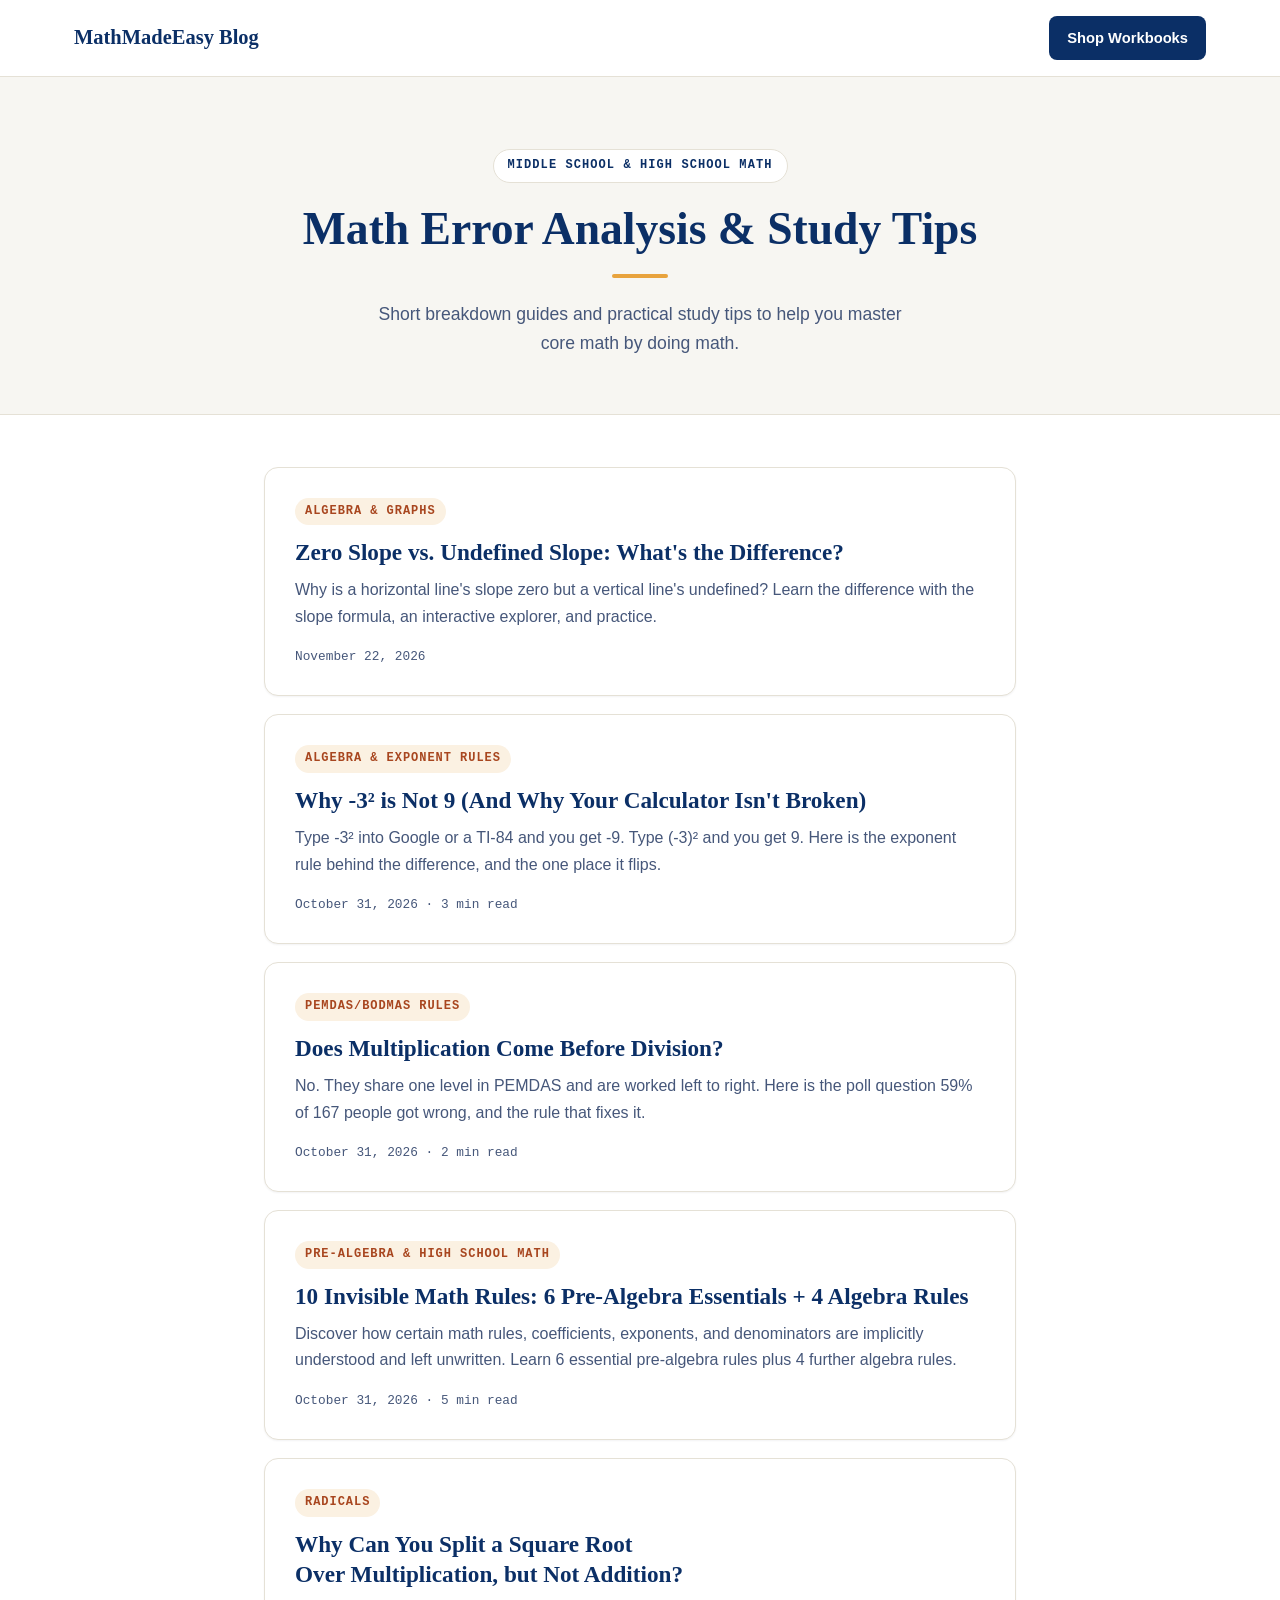
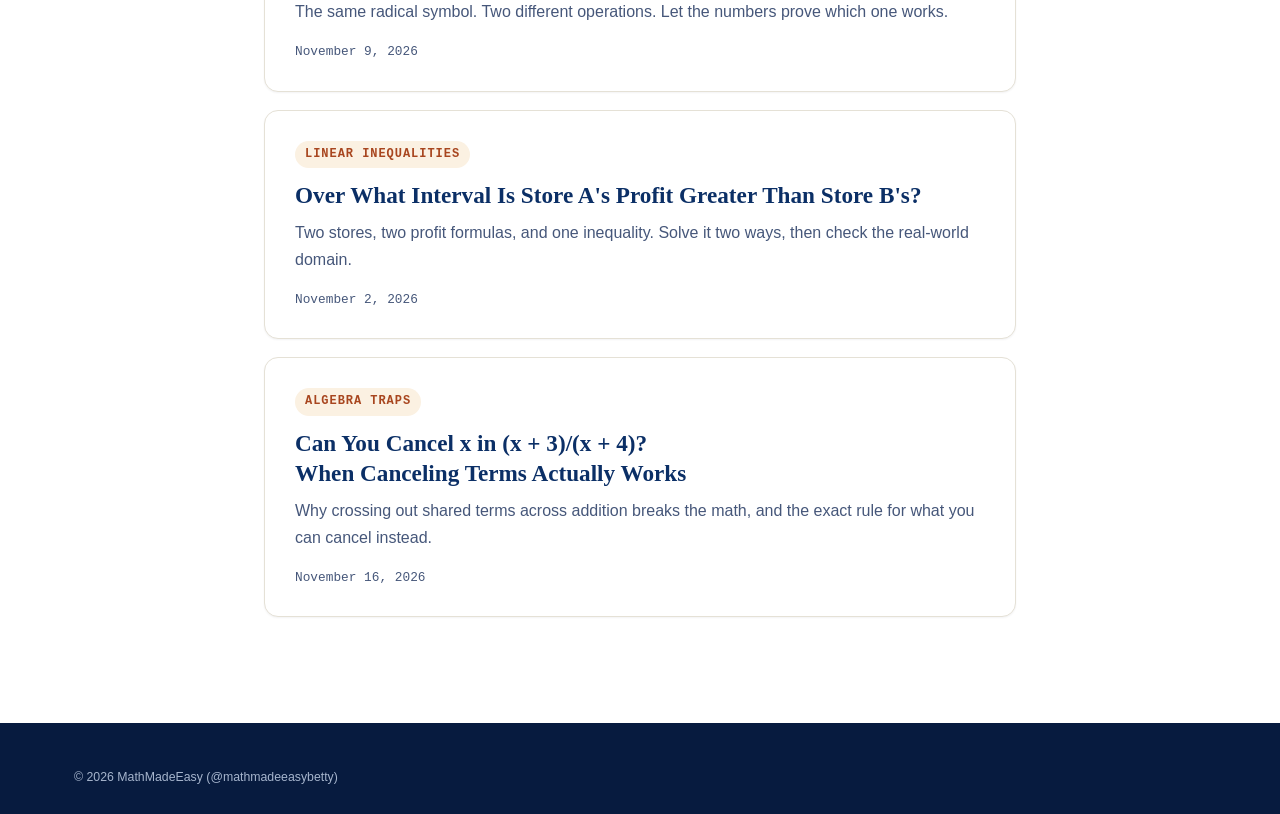
==== commit 5cefd213: "Update index.html new blog#7 slope-undefined-vs-zero" ====
--- a/blog/index.html
+++ b/blog/index.html
@@ -61,6 +61,13 @@
 </section>
 
 <main class="posts-section">
+  <!-- BLOG #7 slope-undefined-vs-zero-slope -->
+  <a href="zero-slope-vs-undefined-slope.html" class="post-card">
+  <span class="post-tag">Algebra &amp; Graphs</span>
+  <h2>Zero Slope vs. Undefined Slope: What's the Difference?</h2>
+  <p>Why is a horizontal line's slope zero but a vertical line's undefined? Learn the difference with the slope formula, an interactive explorer, and practice.</p>
+  <div class="post-meta">November 22, 2026</div>
+</a>
 
   <a href="calculator-negative-square-trap.html" class="post-card">
     <span class="post-tag">Algebra &amp; Exponent Rules</span>
